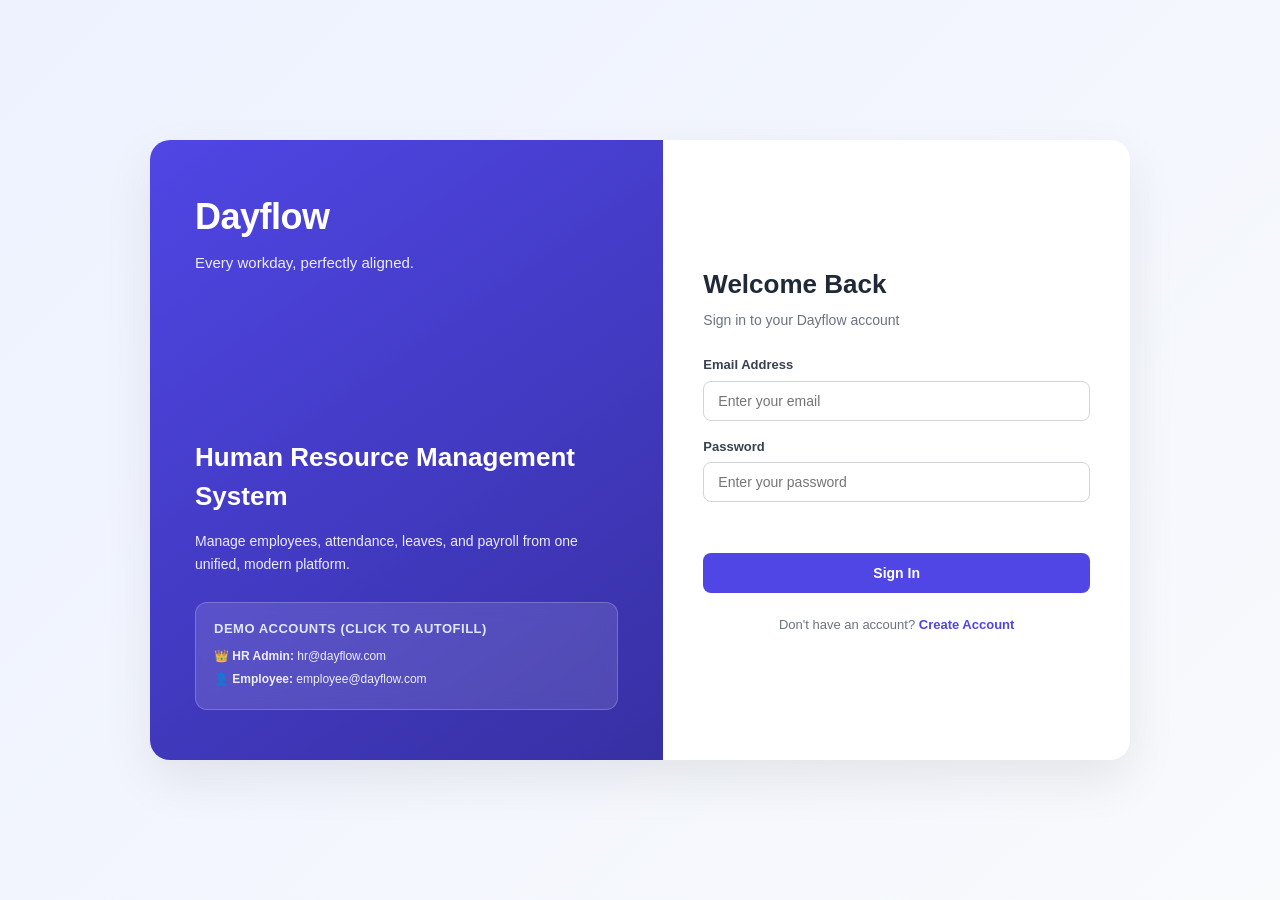
==== frontend/index.html @ 7c01541b "fix(frontend): update index.html with accessible form labels and demo helpers" ====
<!DOCTYPE html>
<html lang="en">
<head>
    <meta charset="UTF-8">
    <meta name="viewport" content="width=device-width, initial-scale=1.0">
    <title>Dayflow - Sign In</title>
    <link rel="stylesheet" href="../css/style.css">
</head>

<body class="auth-body">

    <div class="auth-container">

        <div class="auth-left">
            <div class="brand">
                <h1>Dayflow</h1>
                <p>Every workday, perfectly aligned.</p>
            </div>

            <div class="auth-info">
                <h2>Human Resource Management System</h2>
                <p>
                    Manage employees, attendance, leaves, and payroll
                    from one unified, modern platform.
                </p>

                <div class="demo-credentials-box">
                    <h4>Demo Accounts (Click to autofill)</h4>
                    <p onclick="fillCredentials('hr@dayflow.com', 'password123')">
                        👑 <strong>HR Admin:</strong> hr@dayflow.com
                    </p>
                    <p onclick="fillCredentials('employee@dayflow.com', 'password123')">
                        👤 <strong>Employee:</strong> employee@dayflow.com
                    </p>
                </div>
            </div>
        </div>

        <div class="auth-card">

            <h2>Welcome Back</h2>
            <p class="subtitle">Sign in to your Dayflow account</p>

            <form id="loginForm">

                <div class="form-group">
                    <label for="loginEmail">Email Address</label>
                    <input
                        type="email"
                        id="loginEmail"
                        placeholder="Enter your email"
                        autocomplete="email"
                        required
                    >
                </div>

                <div class="form-group">
                    <label for="loginPassword">Password</label>
                    <input
                        type="password"
                        id="loginPassword"
                        placeholder="Enter your password"
                        autocomplete="current-password"
                        required
                    >
                </div>

                <p id="loginError" class="error-message"></p>

                <button type="submit" class="primary-btn">
                    Sign In
                </button>

            </form>

            <p class="auth-link">
                Don't have an account?
                <a href="signup.html">Create Account</a>
            </p>

        </div>

    </div>

    <script src="../js/script.js"></script>
</body>
</html>
---- css/style.css ----
* {
    margin: 0;
    padding: 0;
    box-sizing: border-box;
}

body {
    font-family: -apple-system, BlinkMacSystemFont, 'Segoe UI', Roboto, Helvetica, Arial, sans-serif;
    background: #f5f7fb;
    color: #1f2937;
    line-height: 1.5;
}

a {
    text-decoration: none;
    color: inherit;
}

button,
input,
select,
textarea {
    font-family: inherit;
}


/* =========================
   AUTHENTICATION
========================= */

.auth-body {
    min-height: 100vh;
    display: flex;
    align-items: center;
    justify-content: center;
    background: linear-gradient(135deg, #eef2ff, #f8fafc);
    padding: 20px;
}

.auth-container {
    width: 980px;
    max-width: 100%;
    min-height: 620px;
    display: grid;
    grid-template-columns: 1.1fr 1fr;
    background: white;
    border-radius: 20px;
    overflow: hidden;
    box-shadow: 0 20px 50px rgba(0, 0, 0, 0.08);
}

.auth-left {
    padding: 50px 45px;
    background: linear-gradient(145deg, #4f46e5, #3730a3);
    color: white;
    display: flex;
    flex-direction: column;
    justify-content: space-between;
}

.brand h1 {
    font-size: 36px;
    font-weight: 800;
    letter-spacing: -0.5px;
}

.brand p {
    margin-top: 8px;
    opacity: 0.9;
    font-size: 15px;
}

.auth-info h2 {
    font-size: 26px;
    margin-bottom: 14px;
    font-weight: 700;
}

.auth-info p {
    line-height: 1.7;
    opacity: 0.9;
    font-size: 14px;
}

.demo-credentials-box {
    margin-top: 25px;
    padding: 16px 18px;
    background: rgba(255, 255, 255, 0.12);
    border: 1px solid rgba(255, 255, 255, 0.2);
    border-radius: 12px;
    backdrop-filter: blur(8px);
}

.demo-credentials-box h4 {
    font-size: 13px;
    text-transform: uppercase;
    letter-spacing: 0.5px;
    margin-bottom: 8px;
    color: #e0e7ff;
}

.demo-credentials-box p {
    font-size: 12px;
    line-height: 1.6;
    margin: 4px 0;
    cursor: pointer;
    transition: 0.2s;
}

.demo-credentials-box p:hover {
    color: #ffd700;
}

.auth-card {
    background: white;
    padding: 45px 40px;
    width: 100%;
    max-width: 480px;
    margin: auto;
}

.auth-card h2 {
    font-size: 26px;
    font-weight: 700;
    margin-bottom: 6px;
}

.subtitle {
    color: #6b7280;
    margin-bottom: 24px;
    font-size: 14px;
}

.form-group {
    margin-bottom: 16px;
}

.form-group label {
    display: block;
    margin-bottom: 6px;
    font-weight: 600;
    font-size: 13px;
    color: #374151;
}

.form-group input,
.form-group select,
.form-group textarea,
.search-input {
    width: 100%;
    padding: 11px 14px;
    border: 1px solid #d1d5db;
    border-radius: 8px;
    outline: none;
    font-size: 14px;
    background: white;
    color: #1f2937;
    transition: border-color 0.2s, box-shadow 0.2s;
}

.form-group input:focus,
.form-group select:focus,
.form-group textarea:focus,
.search-input:focus {
    border-color: #4f46e5;
    box-shadow: 0 0 0 3px rgba(79, 70, 229, 0.15);
}

.primary-btn {
    width: 100%;
    border: none;
    background: #4f46e5;
    color: white;
    padding: 12px 20px;
    border-radius: 8px;
    cursor: pointer;
    font-weight: 600;
    font-size: 14px;
    margin-top: 5px;
    transition: background 0.2s, transform 0.1s;
    display: inline-flex;
    align-items: center;
    justify-content: center;
    gap: 8px;
}

.primary-btn:hover:not(:disabled) {
    background: #4338ca;
}

.primary-btn:active:not(:disabled) {
    transform: scale(0.99);
}

.primary-btn:disabled,
.secondary-btn:disabled {
    opacity: 0.6;
    cursor: not-allowed;
}

.secondary-btn {
    border: 1px solid #4f46e5;
    background: white;
    color: #4f46e5;
    padding: 9px 16px;
    border-radius: 8px;
    cursor: pointer;
    font-weight: 600;
    font-size: 13px;
    transition: 0.2s;
    display: inline-flex;
    align-items: center;
    justify-content: center;
    gap: 6px;
}

.secondary-btn:hover:not(:disabled) {
    background: #eef2ff;
}

.small-btn {
    width: auto;
    margin-top: 15px;
}

.btn-success {
    background: #16a34a;
    color: white;
    border: none;
    padding: 8px 14px;
    border-radius: 6px;
    font-size: 12px;
    font-weight: 600;
    cursor: pointer;
}

.btn-success:hover {
    background: #15803d;
}

.btn-danger {
    background: #dc2626;
    color: white;
    border: none;
    padding: 8px 14px;
    border-radius: 6px;
    font-size: 12px;
    font-weight: 600;
    cursor: pointer;
}

.btn-danger:hover {
    background: #b91c1c;
}

.btn-group {
    display: flex;
    gap: 8px;
}

.auth-link {
    text-align: center;
    margin-top: 22px;
    color: #6b7280;
    font-size: 13px;
}

.auth-link a {
    color: #4f46e5;
    font-weight: 600;
}

.error-message {
    color: #dc2626;
    font-size: 13px;
    margin-bottom: 12px;
    min-height: 18px;
    font-weight: 500;
}

.success-message {
    color: #16a34a;
    font-size: 13px;
    margin-top: 12px;
    font-weight: 500;
}

.verify-card {
    text-align: center;
    border-radius: 20px;
    box-shadow: 0 20px 50px rgba(0, 0, 0, 0.08);
}

.verify-icon {
    width: 70px;
    height: 70px;
    background: #dcfce7;
    color: #16a34a;
    border-radius: 50%;
    display: flex;
    align-items: center;
    justify-content: center;
    font-size: 32px;
    margin: 0 auto 20px;
    font-weight: bold;
}

.back-link {
    display: inline-block;
    margin-top: 20px;
    color: #4f46e5;
    font-weight: 600;
    font-size: 13px;
}


/* =========================
   DASHBOARD LAYOUT
========================= */

.dashboard-layout {
    min-height: 100vh;
    display: flex;
}

.sidebar {
    width: 250px;
    background: #111827;
    color: white;
    padding: 25px 16px;
    display: flex;
    flex-direction: column;
    position: fixed;
    top: 0;
    bottom: 0;
    left: 0;
    z-index: 100;
    box-shadow: 2px 0 10px rgba(0, 0, 0, 0.05);
}

.sidebar-brand {
    padding: 5px 12px 25px;
    border-bottom: 1px solid #1f2937;
    margin-bottom: 20px;
}

.sidebar-brand h2 {
    font-size: 22px;
    font-weight: 800;
    color: #ffffff;
    letter-spacing: -0.5px;
}

.sidebar-brand span {
    display: inline-block;
    margin-top: 4px;
    font-size: 12px;
    font-weight: 600;
    color: #818cf8;
    background: rgba(99, 102, 241, 0.15);
    padding: 2px 8px;
    border-radius: 12px;
}

.sidebar nav {
    display: flex;
    flex-direction: column;
    gap: 6px;
    flex: 1;
    overflow-y: auto;
}

.sidebar nav a {
    display: flex;
    align-items: center;
    gap: 12px;
    padding: 12px 14px;
    border-radius: 8px;
    color: #9ca3af;
    font-weight: 500;
    font-size: 14px;
    transition: all 0.2s ease;
}

.sidebar nav a .nav-icon {
    font-size: 17px;
    min-width: 20px;
    text-align: center;
}

.sidebar nav a:hover {
    background: #1f2937;
    color: white;
}

.sidebar nav a.active {
    background: #4f46e5;
    color: white;
    font-weight: 600;
}

.logout-btn {
    margin-top: auto;
    padding: 12px 14px;
    border: 1px solid #374151;
    background: transparent;
    color: #e5e7eb;
    border-radius: 8px;
    cursor: pointer;
    font-weight: 600;
    font-size: 14px;
    display: flex;
    align-items: center;
    justify-content: center;
    gap: 8px;
    transition: 0.2s;
}

.logout-btn:hover {
    background: #dc2626;
    border-color: #dc2626;
    color: white;
}

.main-content {
    margin-left: 250px;
    width: calc(100% - 250px);
    min-height: 100vh;
    display: flex;
    flex-direction: column;
}

.topbar {
    min-height: 80px;
    padding: 18px 35px;
    background: white;
    border-bottom: 1px solid #e5e7eb;
    display: flex;
    align-items: center;
    justify-content: space-between;
    position: sticky;
    top: 0;
    z-index: 50;
}

.topbar h2 {
    font-size: 20px;
    font-weight: 700;
    margin-bottom: 3px;
}

.topbar p {
    color: #6b7280;
    font-size: 13px;
}

.user-box {
    display: flex;
    align-items: center;
    gap: 12px;
}

.avatar {
    width: 40px;
    height: 40px;
    background: #4f46e5;
    color: white;
    border-radius: 50%;
    display: flex;
    align-items: center;
    justify-content: center;
    font-size: 14px;
    font-weight: 700;
    box-shadow: 0 2px 6px rgba(79, 70, 229, 0.3);
}

.user-box span {
    font-size: 14px;
    font-weight: 600;
    color: #374151;
}

.dashboard-content {
    padding: 30px 35px;
    flex: 1;
}


/* =========================
   CARDS & STATS
========================= */

.stats-grid {
    display: grid;
    grid-template-columns: repeat(4, 1fr);
    gap: 20px;
    margin-bottom: 25px;
}

.stat-card {
    background: white;
    padding: 22px;
    border-radius: 14px;
    border: 1px solid #e5e7eb;
    box-shadow: 0 1px 3px rgba(0, 0, 0, 0.04);
    transition: transform 0.2s, box-shadow 0.2s;
}

.stat-card:hover {
    transform: translateY(-2px);
    box-shadow: 0 6px 15px rgba(0, 0, 0, 0.06);
}

.stat-icon {
    font-size: 26px;
    margin-bottom: 12px;
    display: inline-block;
    padding: 8px 12px;
    background: #f3f4f6;
    border-radius: 10px;
}

.stat-card h3 {
    font-size: 14px;
    font-weight: 600;
    color: #6b7280;
    margin-bottom: 6px;
}

.stat-card h2 {
    font-size: 26px;
    font-weight: 800;
    color: #111827;
    margin: 8px 0;
}

.stat-card p {
    color: #6b7280;
    font-size: 13px;
    margin-bottom: 12px;
}

.stat-card a {
    color: #4f46e5;
    font-size: 13px;
    font-weight: 600;
    display: inline-flex;
    align-items: center;
    gap: 4px;
}

.section-card {
    background: white;
    padding: 26px;
    border-radius: 14px;
    border: 1px solid #e5e7eb;
    margin-bottom: 25px;
    box-shadow: 0 1px 3px rgba(0, 0, 0, 0.04);
}

.section-card h3 {
    font-size: 17px;
    font-weight: 700;
    margin-bottom: 18px;
    color: #111827;
}

.section-header {
    display: flex;
    align-items: center;
    justify-content: space-between;
    margin-bottom: 20px;
    gap: 15px;
    flex-wrap: wrap;
}

.section-header h3 {
    margin-bottom: 0;
}


/* =========================
   ACTIVITY LIST
========================= */

.activity {
    display: flex;
    flex-direction: column;
}

.activity-item {
    display: flex;
    gap: 16px;
    padding: 16px 0;
    border-bottom: 1px solid #f3f4f6;
    align-items: flex-start;
}

.activity-item:last-child {
    border-bottom: none;
}

.activity-dot {
    width: 10px;
    height: 10px;
    background: #4f46e5;
    border-radius: 50%;
    margin-top: 6px;
    flex-shrink: 0;
}

.activity-item strong {
    font-size: 14px;
    color: #1f2937;
}

.activity-item p {
    margin-top: 4px;
    color: #6b7280;
    font-size: 13px;
}


/* =========================
   TABLES
========================= */

.table-container {
    width: 100%;
    overflow-x: auto;
}

table {
    width: 100%;
    border-collapse: collapse;
    text-align: left;
}

th,
td {
    padding: 13px 16px;
    border-bottom: 1px solid #f3f4f6;
    font-size: 13px;
    white-space: nowrap;
}

th {
    background: #f9fafb;
    font-weight: 600;
    color: #4b5563;
    text-transform: uppercase;
    font-size: 11px;
    letter-spacing: 0.5px;
}

tbody tr:hover {
    background: #fafafa;
}

.status {
    padding: 4px 10px;
    border-radius: 12px;
    font-size: 12px;
    font-weight: 600;
    display: inline-block;
}

.status.approved,
.status.present,
.status.active {
    background: #dcfce7;
    color: #166534;
}

.status.pending,
.status.on_leave,
.status.leave {
    background: #fef3c7;
    color: #92400e;
}

.status.rejected,
.status.absent {
    background: #fee2e2;
    color: #991b1b;
}

.status.halfday,
.status.half_day {
    background: #dbeafe;
    color: #1e40af;
}


/* =========================
   PROFILE
========================= */

.profile-header {
    display: flex;
    align-items: center;
    gap: 24px;
}

.profile-picture {
    width: 90px;
    height: 90px;
    background: linear-gradient(135deg, #4f46e5, #6366f1);
    color: white;
    border-radius: 50%;
    display: flex;
    align-items: center;
    justify-content: center;
    font-size: 26px;
    font-weight: 700;
    box-shadow: 0 4px 10px rgba(79, 70, 229, 0.3);
}

.profile-header h2 {
    font-size: 22px;
    font-weight: 700;
}

.profile-header p {
    color: #6b7280;
    margin-top: 4px;
    font-size: 14px;
}

.profile-grid {
    display: grid;
    grid-template-columns: 1fr 1fr;
    gap: 24px;
}

.detail-grid {
    display: grid;
    grid-template-columns: 1fr 1fr;
    gap: 18px;
}

.detail-grid label {
    font-size: 12px;
    font-weight: 600;
    color: #6b7280;
    text-transform: uppercase;
    letter-spacing: 0.5px;
}

.detail-grid p {
    margin-top: 4px;
    font-weight: 600;
    font-size: 14px;
    color: #111827;
}

.detail-grid input,
.detail-grid textarea {
    width: 100%;
    margin-top: 6px;
    padding: 10px 12px;
    border: 1px solid #d1d5db;
    border-radius: 8px;
    font-size: 13px;
}

.detail-list {
    display: flex;
    flex-direction: column;
}

.detail-list div {
    display: flex;
    justify-content: space-between;
    padding: 12px 0;
    border-bottom: 1px solid #f3f4f6;
    font-size: 14px;
}

.detail-list span {
    color: #6b7280;
}

.detail-list strong {
    font-weight: 600;
    color: #111827;
}

.salary-box {
    display: flex;
    flex-direction: column;
    gap: 14px;
}

.salary-box div {
    display: flex;
    justify-content: space-between;
    font-size: 14px;
}

.salary-box span {
    color: #6b7280;
}

.salary-box strong {
    font-weight: 700;
    color: #111827;
}

.document-item {
    display: flex;
    justify-content: space-between;
    align-items: center;
    padding: 14px 0;
    border-bottom: 1px solid #f3f4f6;
    font-size: 14px;
}


/* =========================
   ATTENDANCE & TABS
========================= */

.attendance-actions {
    display: flex;
    justify-content: space-between;
    align-items: center;
}

.attendance-actions p {
    color: #6b7280;
    margin-top: 4px;
    font-weight: 500;
}

.action-buttons {
    display: flex;
    gap: 12px;
}

.action-buttons .primary-btn,
.action-buttons .secondary-btn {
    width: auto;
}

.tabs {
    display: flex;
    gap: 6px;
    background: #f3f4f6;
    padding: 4px;
    border-radius: 8px;
}

.tab {
    border: none;
    background: transparent;
    padding: 7px 16px;
    border-radius: 6px;
    cursor: pointer;
    font-size: 13px;
    font-weight: 600;
    color: #6b7280;
    transition: 0.2s;
}

.tab.active {
    background: white;
    color: #4f46e5;
    box-shadow: 0 1px 3px rgba(0, 0, 0, 0.1);
}


/* =========================
   LEAVE
========================= */

.form-row {
    display: grid;
    grid-template-columns: repeat(3, 1fr);
    gap: 16px;
}

#leaveForm .primary-btn {
    width: auto;
}


/* =========================
   PAYROLL
========================= */

.salary-summary {
    display: grid;
    grid-template-columns: repeat(4, 1fr);
    gap: 20px;
    margin-bottom: 25px;
}

.salary-card {
    background: white;
    padding: 22px;
    border-radius: 14px;
    border: 1px solid #e5e7eb;
    box-shadow: 0 1px 3px rgba(0, 0, 0, 0.04);
}

.salary-card span {
    color: #6b7280;
    font-size: 13px;
    font-weight: 600;
}

.salary-card h2 {
    margin-top: 8px;
    font-size: 24px;
    font-weight: 800;
    color: #111827;
}


/* =========================
   NOTIFICATIONS
========================= */

.notification-item {
    display: flex;
    gap: 16px;
    padding: 16px;
    border-radius: 10px;
    border-bottom: 1px solid #f3f4f6;
    margin-bottom: 6px;
    transition: background 0.2s;
}

.notification-item:hover {
    background: #f8fafc;
}

.notification-icon {
    width: 42px;
    height: 42px;
    background: #eef2ff;
    border-radius: 10px;
    display: flex;
    align-items: center;
    justify-content: center;
    font-size: 20px;
    flex-shrink: 0;
}

.notification-item h3 {
    font-size: 15px;
    font-weight: 600;
    color: #1f2937;
}

.notification-item p {
    color: #6b7280;
    margin: 4px 0 6px;
    font-size: 13px;
}

.notification-item small {
    color: #9ca3af;
    font-size: 12px;
}

.notification-item.unread {
    background: #f0f4ff;
    border-left: 4px solid #4f46e5;
}


/* =========================
   REPORTS
========================= */

.progress-container {
    margin-bottom: 18px;
}

.progress-label {
    display: flex;
    justify-content: space-between;
    margin-bottom: 6px;
    font-size: 13px;
    font-weight: 600;
}

.progress {
    width: 100%;
    height: 9px;
    background: #e5e7eb;
    border-radius: 20px;
    overflow: hidden;
}

.progress-bar {
    height: 100%;
    background: #4f46e5;
    border-radius: 20px;
}


/* =========================
   MODALS & SLIP PREVIEW
========================= */

.dayflow-modal {
    position: fixed;
    top: 0;
    left: 0;
    right: 0;
    bottom: 0;
    background: rgba(0, 0, 0, 0.5);
    display: flex;
    align-items: center;
    justify-content: center;
    z-index: 1000;
    padding: 20px;
    backdrop-filter: blur(4px);
}

.modal-content {
    background: white;
    border-radius: 16px;
    width: 550px;
    max-width: 100%;
    max-height: 90vh;
    overflow-y: auto;
    box-shadow: 0 25px 50px -12px rgba(0, 0, 0, 0.25);
    padding: 26px;
}

.modal-header {
    display: flex;
    align-items: center;
    justify-content: space-between;
    margin-bottom: 20px;
    padding-bottom: 12px;
    border-bottom: 1px solid #e5e7eb;
}

.modal-header h3 {
    font-size: 18px;
    font-weight: 700;
}

.modal-close-btn {
    background: none;
    border: none;
    font-size: 22px;
    cursor: pointer;
    color: #6b7280;
    line-height: 1;
}

.modal-footer {
    display: flex;
    justify-content: flex-end;
    gap: 10px;
    margin-top: 24px;
    padding-top: 14px;
    border-top: 1px solid #e5e7eb;
}


/* =========================
   RESPONSIVE DESIGN
========================= */

@media (max-width: 1024px) {
    .stats-grid,
    .salary-summary {
        grid-template-columns: repeat(2, 1fr);
    }

    .profile-grid {
        grid-template-columns: 1fr;
    }
}

@media (max-width: 750px) {
    .auth-container {
        grid-template-columns: 1fr;
    }

    .auth-left {
        display: none;
    }

    .sidebar {
        width: 65px;
        padding: 15px 6px;
    }

    .sidebar-brand h2 {
        font-size: 16px;
        text-align: center;
    }

    .sidebar-brand span,
    .sidebar nav a span,
    .logout-btn span {
        display: none;
    }

    .sidebar nav a {
        justify-content: center;
        padding: 12px;
    }

    .sidebar nav a .nav-icon {
        font-size: 20px;
        margin: 0;
    }

    .logout-btn {
        padding: 12px 6px;
        font-size: 18px;
    }

    .main-content {
        margin-left: 65px;
        width: calc(100% - 65px);
    }

    .dashboard-content {
        padding: 20px 16px;
    }

    .topbar {
        padding: 15px 18px;
    }

    .stats-grid,
    .salary-summary,
    .form-row {
        grid-template-columns: 1fr;
    }

    .detail-grid {
        grid-template-columns: 1fr;
    }

    .attendance-actions {
        flex-direction: column;
        align-items: flex-start;
        gap: 15px;
    }
}
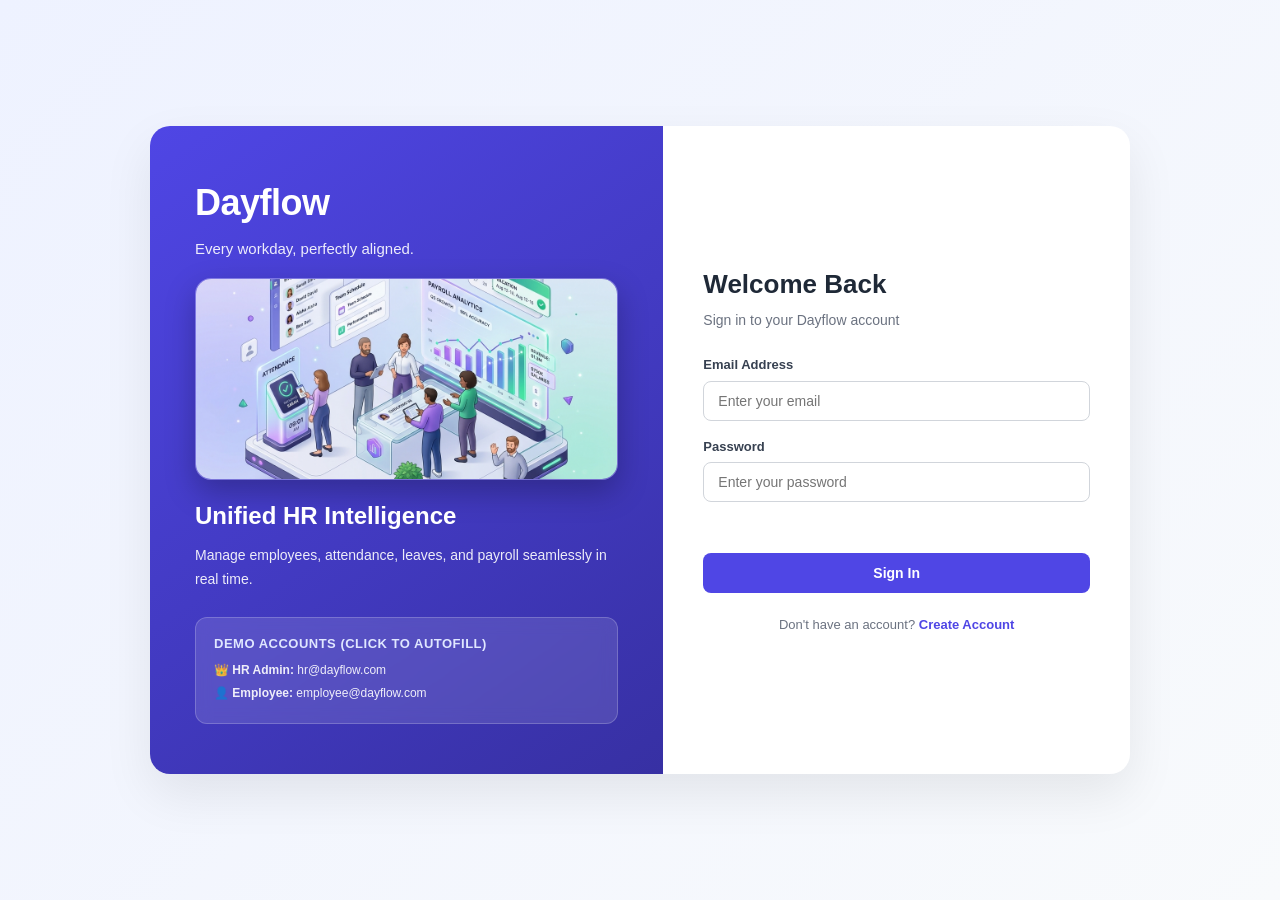
==== commit 8a8ec238: "Enhance UI: add 3D isometric HRMS hero illustration on login/signup and interactive analytics charts" ====
--- a/frontend/index.html
+++ b/frontend/index.html
@@ -17,11 +17,14 @@
                 <p>Every workday, perfectly aligned.</p>
             </div>
 
+            <div class="auth-hero-image-wrap">
+                <img src="../assets/dayflow_login_hero.jpg" alt="Dayflow HRMS Platform Illustration" class="auth-hero-img">
+            </div>
+
             <div class="auth-info">
-                <h2>Human Resource Management System</h2>
+                <h2>Unified HR Intelligence</h2>
                 <p>
-                    Manage employees, attendance, leaves, and payroll
-                    from one unified, modern platform.
+                    Manage employees, attendance, leaves, and payroll seamlessly in real time.
                 </p>
 
                 <div class="demo-credentials-box">
--- a/css/style.css
+++ b/css/style.css
@@ -21,6 +21,29 @@
 select,
 textarea {
     font-family: inherit;
+}
+
+.hidden {
+    display: none !important;
+}
+
+.role-badge {
+    display: inline-block;
+    padding: 3px 8px;
+    border-radius: 12px;
+    font-size: 11px;
+    font-weight: 700;
+    text-transform: uppercase;
+}
+
+.role-badge.hr {
+    background: #e0e7ff;
+    color: #4338ca;
+}
+
+.role-badge.employee {
+    background: #f3f4f6;
+    color: #4b5563;
 }
 
 
@@ -70,9 +93,31 @@
     font-size: 15px;
 }
 
+.auth-hero-image-wrap {
+    margin: 18px 0;
+    text-align: center;
+    border-radius: 16px;
+    overflow: hidden;
+    box-shadow: 0 12px 30px rgba(0, 0, 0, 0.25);
+    border: 1px solid rgba(255, 255, 255, 0.25);
+    background: rgba(255, 255, 255, 0.05);
+}
+
+.auth-hero-img {
+    width: 100%;
+    max-height: 200px;
+    object-fit: cover;
+    display: block;
+    transition: transform 0.4s ease;
+}
+
+.auth-hero-img:hover {
+    transform: scale(1.04);
+}
+
 .auth-info h2 {
-    font-size: 26px;
-    margin-bottom: 14px;
+    font-size: 24px;
+    margin-bottom: 10px;
     font-weight: 700;
 }
 
